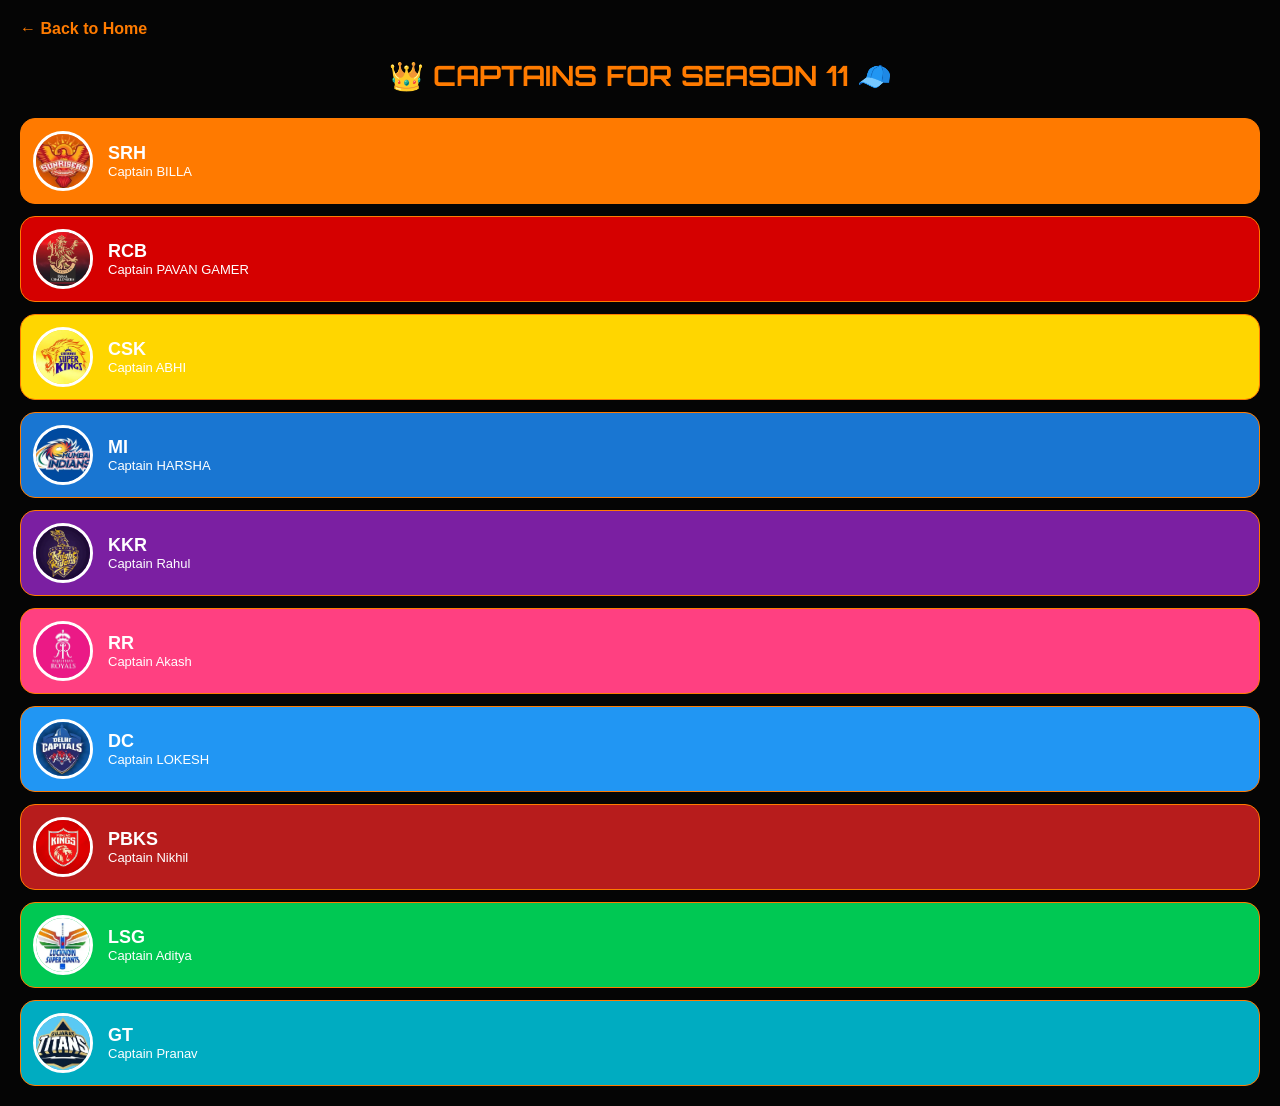
==== captains.html @ 095e13f4 "updtdggae" ====
<!DOCTYPE html>
<html lang="en">
<head>
<meta charset="UTF-8">
<meta name="viewport" content="width=device-width, initial-scale=1.0">

<title>Captains - FREEFIREXIPL</title>

<link href="https://fonts.googleapis.com/css2?family=Orbitron:wght@400;700;900&display=swap" rel="stylesheet">

<style>

*{
    margin:0;
    padding:0;
    box-sizing:border-box;
}

body{
    background:#050505;
    color:white;
    font-family:Arial,sans-serif;
    padding:20px;
}

.captains-heading{
    text-align:center;
    color:#ff7b00;
    font-family:'Orbitron',sans-serif;
    margin-bottom:25px;
    font-size:28px;
}

.captains-list{
    display:flex;
    flex-direction:column;
    gap:12px;
}

.captain-item{
    display:flex;
    align-items:center;
    gap:15px;
    background:#111;
    border:1px solid #ff7b00;
    border-radius:12px;
    padding:12px;
}

.captain-item img{
    width:60px;
    height:60px;
    border-radius:50%;
    object-fit:cover;
    border:2px solid #ff7b00;
}

.team-name{
    font-size:16px;
    font-weight:bold;
    color:white;
}

.back-btn{
    display:inline-block;
    margin-bottom:20px;
    color:#ff7b00;
    text-decoration:none;
    font-weight:bold;
    font-family: Arial !important;
    font-style: normal !important;
}
/* TEAM COLORS */

*{
    margin:0;
    padding:0;
    box-sizing:border-box;
}

body{
    background:#050505;
    color:white;
    font-family: Arial !important;
    -webkit-text-size-adjust:100%;
    font-style: normal !important;
    padding:20px;
}

.back-btn{
    display:inline-block;
    margin-bottom:20px;
    color:#ff7b00;
    text-decoration:none;
    font-weight:bold;
    font-family: Arial !important;
    font-style: normal !important;
}

.captains-heading{
    text-align:center;
    color:#ff7b00;
    font-family:'Orbitron',sans-serif;
    margin-bottom:25px;
    font-size:28px;
}

.captains-list{
    display:flex;
    flex-direction:column;
    gap:12px;
}

.captain-item{
    display:flex;
    align-items:center;
    gap:15px;
    padding:12px;
    border-radius:15px;
}

.captain-item img{
    width:60px;
    height:60px;
    border-radius:50%;
    object-fit:cover;
    border:3px solid white;
}

.team-name{
    font-size:18px;
    font-weight:bold;
    font-family: Arial !important;
    font-style: normal !important;
}

.captain-name{
    font-size:13px;
    color:white;
    font-family: Arial !important;
    font-style: normal !important;
}
/* TEAM COLORS */

.srh{
    background:#ff7a00;
    
}

.rcb{
    background:#d50000;
}

.csk{
    background:#ffd600;
    color:black;
}

.mi{
    background:#1976d2;
}

.kkr{
    background:#7b1fa2;
}

.rr{
    background:#ff4081;
}

.dc{
    background:#2196f3;
}

.pbks{
    background:#b71c1c;
}

.lsg{
    background:#00c853;
}

.gt{
    background:#00acc1;
    
}

</style>
</head>

<body>

<a href="index.html" class="back-btn">← Back to Home</a>

<h2 class="captains-heading">👑 CAPTAINS FOR SEASON 11 🧢</h2>

<div class="captains-list">

    <div class="captain-item srh">
    <img src="images/srh.webp">
    <div>
        <div class="team-name">SRH</div>
        <div class="captain-name">Captain BILLA</div>
    </div>
</div>

<div class="captain-item rcb">
    <img src="images/rcb.webp">
    <div>
        <div class="team-name">RCB</div>
        <div class="captain-name">Captain PAVAN GAMER</div>
    </div>
</div>

<div class="captain-item csk">
    <img src="images/csk.webp">
    <div>
        <div class="team-name">CSK</div>
        <div class="captain-name">Captain ABHI</div>
    </div>
</div>

<div class="captain-item mi">
    <img src="images/mi.jpg">
    <div>
        <div class="team-name">MI</div>
        <div class="captain-name">Captain HARSHA</div>
    </div>
</div>

<div class="captain-item kkr">
    <img src="images/kkr.webp">
    <div>
        <div class="team-name">KKR</div>
        <div class="captain-name">Captain Rahul</div>
    </div>
</div>

<div class="captain-item rr">
    <img src="images/rrrr.jpeg">
    <div>
        <div class="team-name">RR</div>
        <div class="captain-name">Captain Akash</div>
    </div>
</div>

<div class="captain-item dc">
    <img src="images/dc.webp">
    <div>
        <div class="team-name">DC</div>
        <div class="captain-name">Captain LOKESH</div>
    </div>
</div>

<div class="captain-item pbks">
    <img src="images/pbks.webp">
    <div>
        <div class="team-name">PBKS</div>
        <div class="captain-name">Captain Nikhil</div>
    </div>
</div>

<div class="captain-item lsg">
    <img src="images/lsg.webp">
    <div>
        <div class="team-name">LSG</div>
        <div class="captain-name">Captain Aditya</div>
    </div>
</div>

<div class="captain-item gt">
    <img src="images/gt.webp">
    <div>
        <div class="team-name">GT</div>
        <div class="captain-name">Captain Pranav</div>
    </div>
</div>
</div>

</body>
</html>
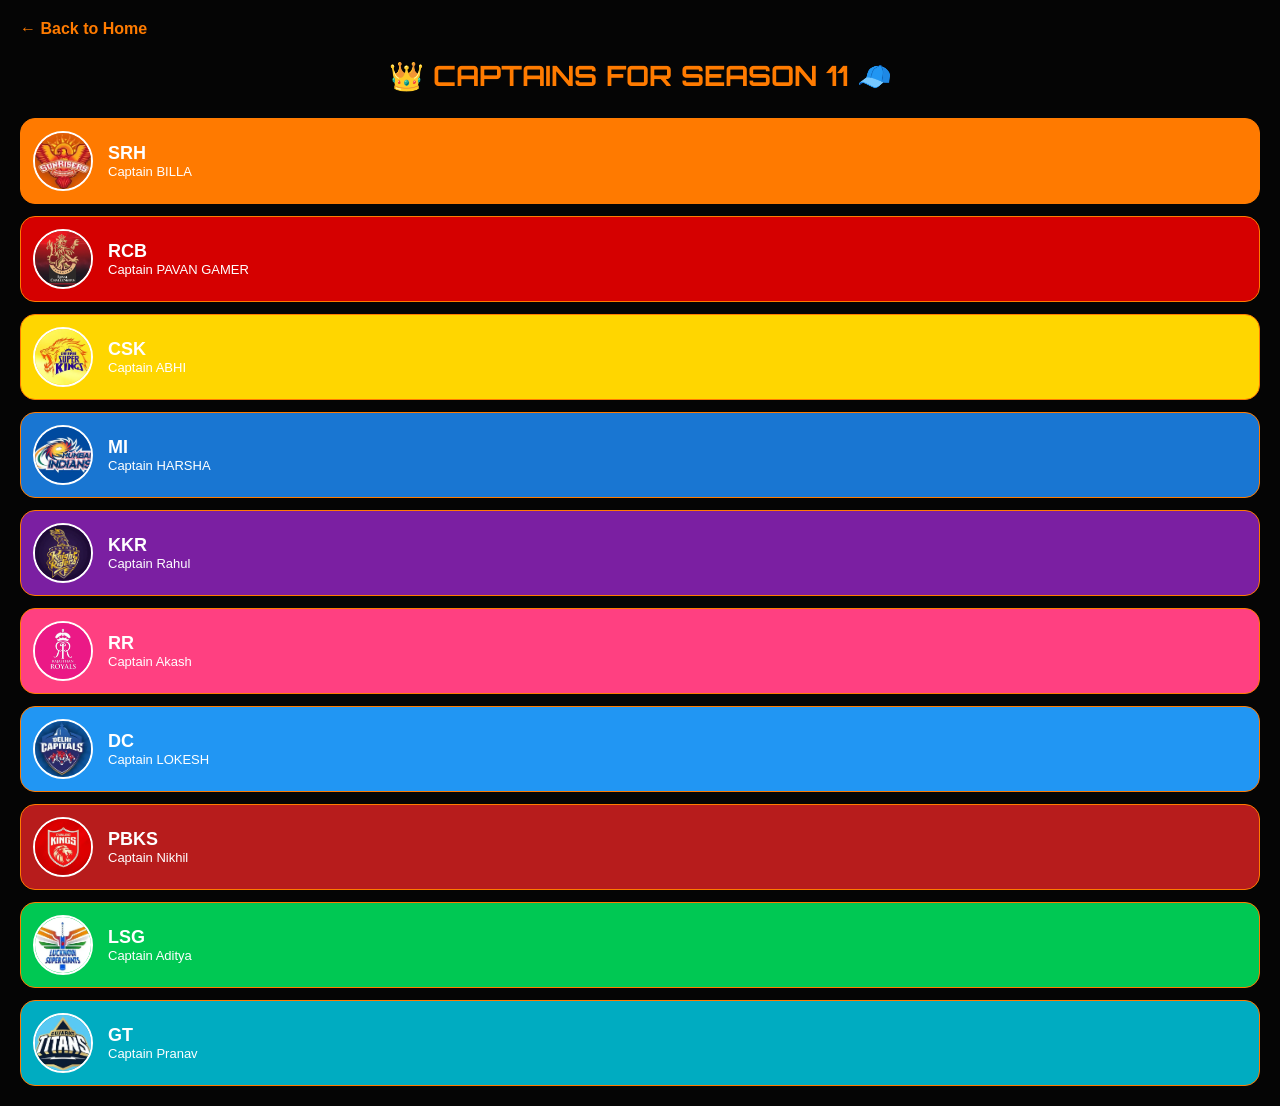
==== commit 9f77c118: "updtdggae" ====
--- a/captains.html
+++ b/captains.html
@@ -6,10 +6,8 @@
 
 <title>Captains - FREEFIREXIPL</title>
 
-<link href="https://fonts.googleapis.com/css2?family=Orbitron:wght@400;700;900&display=swap" rel="stylesheet">
-
+<link href="https://fonts.googleapis.com/css2?family=Orbitron:wght@400;700;900&family=Roboto:wght@400;500;700&display=swap" rel="stylesheet">
 <style>
-
 *{
     margin:0;
     padding:0;
@@ -19,71 +17,7 @@
 body{
     background:#050505;
     color:white;
-    font-family:Arial,sans-serif;
-    padding:20px;
-}
-
-.captains-heading{
-    text-align:center;
-    color:#ff7b00;
-    font-family:'Orbitron',sans-serif;
-    margin-bottom:25px;
-    font-size:28px;
-}
-
-.captains-list{
-    display:flex;
-    flex-direction:column;
-    gap:12px;
-}
-
-.captain-item{
-    display:flex;
-    align-items:center;
-    gap:15px;
-    background:#111;
-    border:1px solid #ff7b00;
-    border-radius:12px;
-    padding:12px;
-}
-
-.captain-item img{
-    width:60px;
-    height:60px;
-    border-radius:50%;
-    object-fit:cover;
-    border:2px solid #ff7b00;
-}
-
-.team-name{
-    font-size:16px;
-    font-weight:bold;
-    color:white;
-}
-
-.back-btn{
-    display:inline-block;
-    margin-bottom:20px;
-    color:#ff7b00;
-    text-decoration:none;
-    font-weight:bold;
-    font-family: Arial !important;
-    font-style: normal !important;
-}
-/* TEAM COLORS */
-
-*{
-    margin:0;
-    padding:0;
-    box-sizing:border-box;
-}
-
-body{
-    background:#050505;
-    color:white;
-    font-family: Arial !important;
-    -webkit-text-size-adjust:100%;
-    font-style: normal !important;
+    font-family: sans-serif;
     padding:20px;
 }
 
@@ -93,14 +27,13 @@
     color:#ff7b00;
     text-decoration:none;
     font-weight:bold;
-    font-family: Arial !important;
-    font-style: normal !important;
+    font-family: sans-serif;
 }
 
 .captains-heading{
     text-align:center;
     color:#ff7b00;
-    font-family:'Orbitron',sans-serif;
+    font-family:'Orbitron', sans-serif;
     margin-bottom:25px;
     font-size:28px;
 }
@@ -117,6 +50,7 @@
     gap:15px;
     padding:12px;
     border-radius:15px;
+    border:1px solid #ff7b00;
 }
 
 .captain-item img{
@@ -124,67 +58,32 @@
     height:60px;
     border-radius:50%;
     object-fit:cover;
-    border:3px solid white;
+    border:2px solid white;
 }
 
 .team-name{
     font-size:18px;
     font-weight:bold;
-    font-family: Arial !important;
-    font-style: normal !important;
+    font-family: sans-serif;
 }
 
 .captain-name{
     font-size:13px;
     color:white;
-    font-family: Arial !important;
-    font-style: normal !important;
-}
-/* TEAM COLORS */
-
-.srh{
-    background:#ff7a00;
-    
+    font-family: sans-serif;
 }
 
-.rcb{
-    background:#d50000;
-}
-
-.csk{
-    background:#ffd600;
-    color:black;
-}
-
-.mi{
-    background:#1976d2;
-}
-
-.kkr{
-    background:#7b1fa2;
-}
-
-.rr{
-    background:#ff4081;
-}
-
-.dc{
-    background:#2196f3;
-}
-
-.pbks{
-    background:#b71c1c;
-}
-
-.lsg{
-    background:#00c853;
-}
-
-.gt{
-    background:#00acc1;
-    
-}
-
+/* Team colors */
+.srh{ background:#ff7a00; }
+.rcb{ background:#d50000; }
+.csk{ background:#ffd600; }
+.mi{ background:#1976d2; }
+.kkr{ background:#7b1fa2; }
+.rr{ background:#ff4081; }
+.dc{ background:#2196f3; }
+.pbks{ background:#b71c1c; }
+.lsg{ background:#00c853; }
+.gt{ background:#00acc1; }
 </style>
 </head>
 
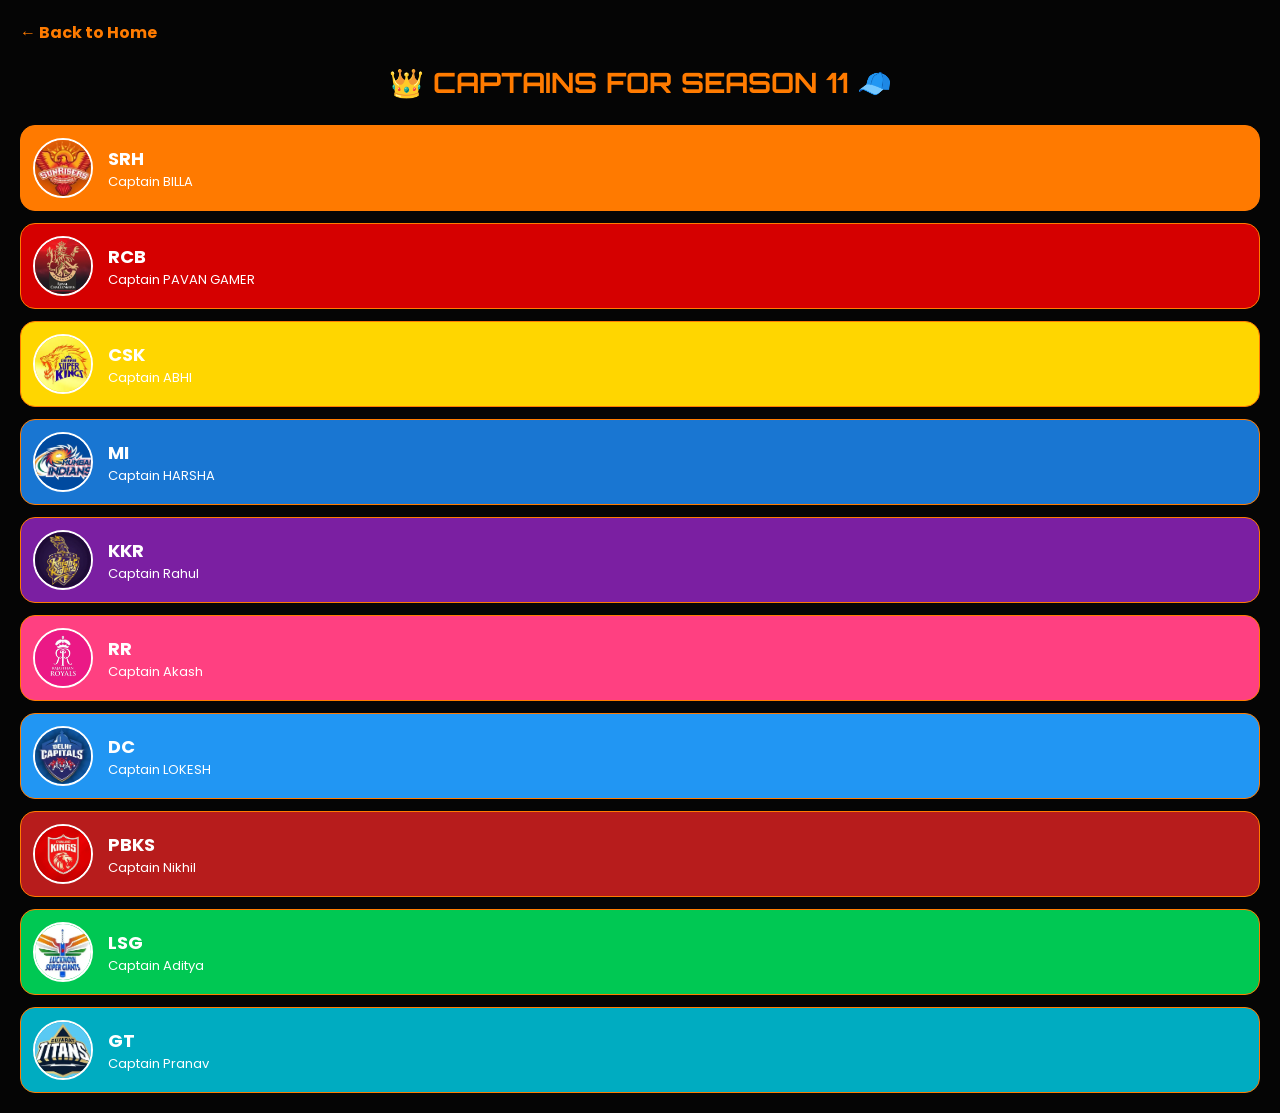
==== commit bf1d779e: "updtdggae" ====
--- a/captains.html
+++ b/captains.html
@@ -6,7 +6,10 @@
 
 <title>Captains - FREEFIREXIPL</title>
 
-<link href="https://fonts.googleapis.com/css2?family=Orbitron:wght@400;700;900&family=Roboto:wght@400;500;700&display=swap" rel="stylesheet">
+<link rel="preconnect" href="https://fonts.googleapis.com">
+<link rel="preconnect" href="https://fonts.gstatic.com" crossorigin>
+
+<link href="https://fonts.googleapis.com/css2?family=Orbitron:wght@400;700;900&family=Poppins:wght@400;500&display=swap" rel="stylesheet">
 <style>
 *{
     margin:0;
@@ -17,7 +20,7 @@
 body{
     background:#050505;
     color:white;
-    font-family: sans-serif;
+    font-family:'Poppins', sans-serif;
     padding:20px;
 }
 
@@ -27,7 +30,7 @@
     color:#ff7b00;
     text-decoration:none;
     font-weight:bold;
-    font-family: sans-serif;
+    font-family:'Poppins', sans-serif;
 }
 
 .captains-heading{
@@ -64,13 +67,13 @@
 .team-name{
     font-size:18px;
     font-weight:bold;
-    font-family: sans-serif;
+    font-family:'Poppins', sans-serif;
 }
 
 .captain-name{
     font-size:13px;
     color:white;
-    font-family: sans-serif;
+    font-family:'Poppins', sans-serif;
 }
 
 /* Team colors */
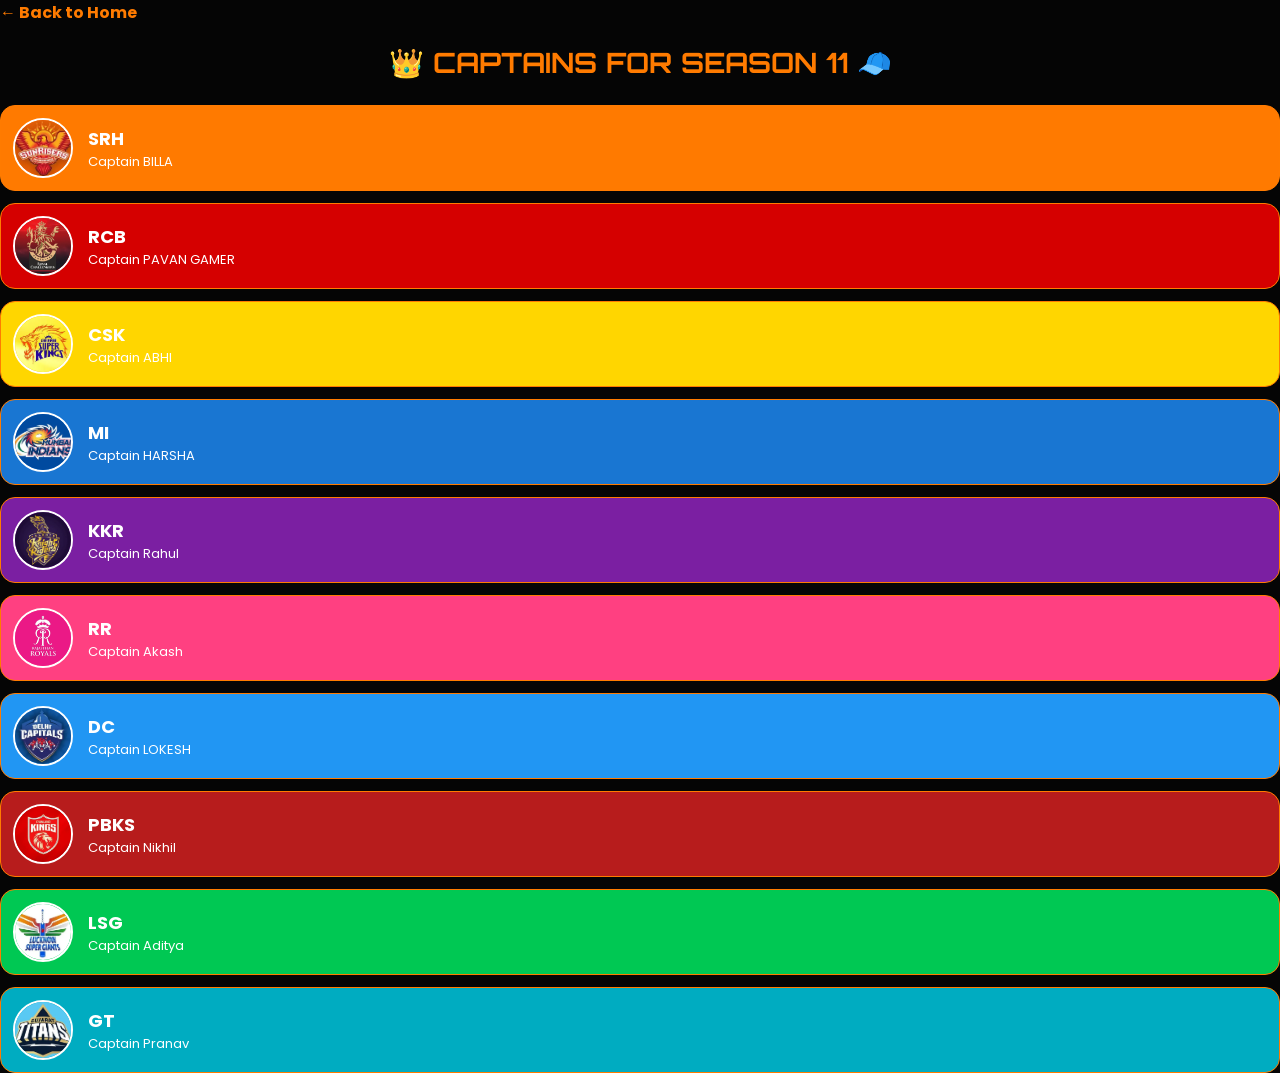
==== commit 2da63e00: "updtdggae" ====
--- a/captains.html
+++ b/captains.html
@@ -20,8 +20,8 @@
 body{
     background:#050505;
     color:white;
-    font-family:'Poppins', sans-serif;
-    padding:20px;
+    font-family:Arial,sans-serif;
+    padding:20;
 }
 
 .back-btn{
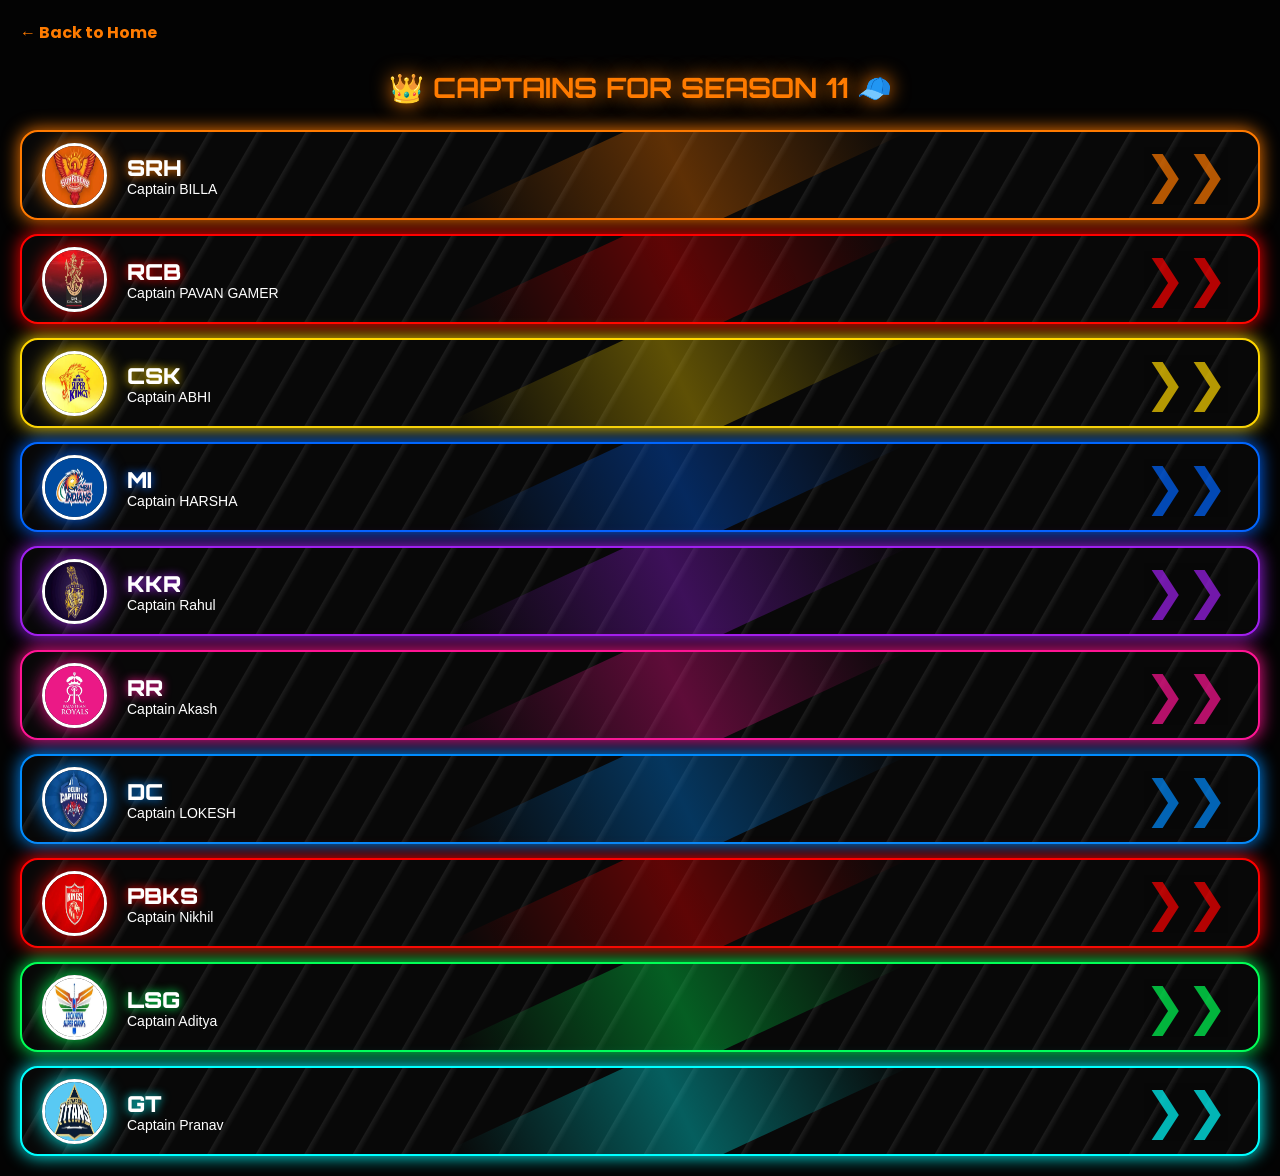
==== commit 1a8e7f14: "updtdggae" ====
--- a/captains.html
+++ b/captains.html
@@ -11,82 +11,411 @@
 
 <link href="https://fonts.googleapis.com/css2?family=Orbitron:wght@400;700;900&family=Poppins:wght@400;500&display=swap" rel="stylesheet">
 <style>
+
 *{
-    margin:0;
-    padding:0;
-    box-sizing:border-box;
-}
+margin:0;
+padding:0;
+box-sizing:border-box;
+}
+
 
 body{
-    background:#050505;
-    color:white;
-    font-family:Arial,sans-serif;
-    padding:20;
-}
+
+background:#030303;
+
+color:white;
+
+font-family:Arial,sans-serif;
+
+padding:20px;
+
+}
+
+
 
 .back-btn{
-    display:inline-block;
-    margin-bottom:20px;
-    color:#ff7b00;
-    text-decoration:none;
-    font-weight:bold;
-    font-family:'Poppins', sans-serif;
-}
+
+color:#ff7b00;
+
+text-decoration:none;
+
+font-weight:bold;
+
+font-family:'Poppins';
+
+}
+
+
 
 .captains-heading{
-    text-align:center;
-    color:#ff7b00;
-    font-family:'Orbitron', sans-serif;
-    margin-bottom:25px;
-    font-size:28px;
-}
+
+text-align:center;
+
+font-family:'Orbitron';
+
+font-size:28px;
+
+color:#ff7b00;
+
+margin:25px;
+
+text-shadow:0 0 20px #ff7b00;
+
+}
+
+
 
 .captains-list{
-    display:flex;
-    flex-direction:column;
-    gap:12px;
-}
+
+display:flex;
+
+flex-direction:column;
+
+gap:14px;
+
+}
+
+
 
 .captain-item{
-    display:flex;
-    align-items:center;
-    gap:15px;
-    padding:12px;
-    border-radius:15px;
-    border:1px solid #ff7b00;
-}
+
+
+height:90px;
+
+
+display:flex;
+
+align-items:center;
+
+
+gap:20px;
+
+
+padding:12px 20px;
+
+
+position:relative;
+
+
+overflow:hidden;
+
+
+border-radius:18px;
+
+
+background:#080808;
+
+
+border:2px solid var(--team);
+
+
+box-shadow:
+
+0 0 18px var(--team);
+
+
+
+}
+
+
+
+/* background diagonal lines */
+
+.captain-item::before{
+
+
+content:"";
+
+
+position:absolute;
+
+
+inset:0;
+
+
+background:
+
+repeating-linear-gradient(
+
+120deg,
+
+transparent 0px,
+
+transparent 35px,
+
+rgba(255,255,255,.08) 36px,
+
+transparent 42px
+
+);
+
+
+
+}
+
+
+
+
+
+/* bright moving streak */
+
+
+.captain-item::after{
+
+
+content:"";
+
+
+position:absolute;
+
+
+width:450px;
+
+
+height:120px;
+
+
+left:35%;
+
+
+top:-20px;
+
+
+background:
+
+linear-gradient(
+
+90deg,
+
+transparent,
+
+var(--team),
+
+transparent
+
+);
+
+
+
+transform:rotate(-25deg);
+
+
+opacity:.35;
+
+
+
+}
+
+
+/* arrows right */
+
+
+.captain-item span{
+
+
+position:absolute;
+
+
+right:30px;
+
+
+font-size:50px;
+
+
+color:var(--team);
+
+opacity:.7;
+
+
+}
+
+
+
 
 .captain-item img{
-    width:60px;
-    height:60px;
-    border-radius:50%;
-    object-fit:cover;
-    border:2px solid white;
-}
+
+
+width:65px;
+
+height:65px;
+
+
+border-radius:50%;
+
+
+border:3px solid white;
+
+
+z-index:3;
+
+
+box-shadow:
+
+0 0 20px var(--team);
+
+
+
+}
+
+
+
+.captain-item div{
+
+z-index:3;
+
+}
+
+
+
 
 .team-name{
-    font-size:18px;
-    font-weight:bold;
-    font-family:'Poppins', sans-serif;
-}
+
+
+font-size:22px;
+
+
+font-family:'Orbitron';
+
+
+font-weight:900;
+
+
+color:white;
+
+
+text-shadow:
+
+0 0 10px var(--team);
+
+
+
+}
+
+
 
 .captain-name{
-    font-size:13px;
-    color:white;
-    font-family:'Poppins', sans-serif;
-}
-
-/* Team colors */
-.srh{ background:#ff7a00; }
-.rcb{ background:#d50000; }
-.csk{ background:#ffd600; }
-.mi{ background:#1976d2; }
-.kkr{ background:#7b1fa2; }
-.rr{ background:#ff4081; }
-.dc{ background:#2196f3; }
-.pbks{ background:#b71c1c; }
-.lsg{ background:#00c853; }
-.gt{ background:#00acc1; }
+
+font-size:14px;
+
+color:white;
+
+}
+
+
+
+
+
+.srh{
+
+--team:#ff7a00;
+
+}
+
+
+.rcb{
+
+--team:#ff0000;
+
+}
+
+
+.csk{
+
+--team:#ffd600;
+
+}
+
+
+.mi{
+
+--team:#0066ff;
+
+}
+
+
+.kkr{
+
+--team:#a020f0;
+
+}
+
+
+.rr{
+
+--team:#ff1493;
+
+}
+
+
+.dc{
+
+--team:#008cff;
+
+}
+
+
+.pbks{
+
+--team:#ff0000;
+
+}
+
+
+.lsg{
+
+--team:#00ff55;
+
+}
+
+
+.gt{
+
+--team:#00ffff;
+
+}
+
+.captain-item{
+
+    transition:0.3s ease;
+
+}
+
+
+/* click glow effect */
+
+.captain-item:active{
+
+    transform:scale(0.98);
+
+    box-shadow:
+
+    0 0 35px var(--team),
+    0 0 70px var(--team);
+
+}
+
+
+/* image glow on click */
+
+.captain-item:active img{
+
+    box-shadow:
+
+    0 0 30px var(--team);
+
+}
+
+
+/* text glow on click */
+
+.captain-item:active .team-name{
+
+    text-shadow:
+
+    0 0 20px var(--team);
+
+}
+
 </style>
 </head>
 
@@ -104,6 +433,7 @@
         <div class="team-name">SRH</div>
         <div class="captain-name">Captain BILLA</div>
     </div>
+    <span>❯❯</span>
 </div>
 
 <div class="captain-item rcb">
@@ -112,6 +442,7 @@
         <div class="team-name">RCB</div>
         <div class="captain-name">Captain PAVAN GAMER</div>
     </div>
+    <span>❯❯</span>
 </div>
 
 <div class="captain-item csk">
@@ -120,6 +451,7 @@
         <div class="team-name">CSK</div>
         <div class="captain-name">Captain ABHI</div>
     </div>
+    <span>❯❯</span>
 </div>
 
 <div class="captain-item mi">
@@ -128,6 +460,7 @@
         <div class="team-name">MI</div>
         <div class="captain-name">Captain HARSHA</div>
     </div>
+    <span>❯❯</span>
 </div>
 
 <div class="captain-item kkr">
@@ -136,6 +469,7 @@
         <div class="team-name">KKR</div>
         <div class="captain-name">Captain Rahul</div>
     </div>
+    <span>❯❯</span>
 </div>
 
 <div class="captain-item rr">
@@ -144,6 +478,7 @@
         <div class="team-name">RR</div>
         <div class="captain-name">Captain Akash</div>
     </div>
+    <span>❯❯</span>
 </div>
 
 <div class="captain-item dc">
@@ -152,6 +487,7 @@
         <div class="team-name">DC</div>
         <div class="captain-name">Captain LOKESH</div>
     </div>
+    <span>❯❯</span>
 </div>
 
 <div class="captain-item pbks">
@@ -160,6 +496,7 @@
         <div class="team-name">PBKS</div>
         <div class="captain-name">Captain Nikhil</div>
     </div>
+    <span>❯❯</span>
 </div>
 
 <div class="captain-item lsg">
@@ -168,6 +505,7 @@
         <div class="team-name">LSG</div>
         <div class="captain-name">Captain Aditya</div>
     </div>
+    <span>❯❯</span>
 </div>
 
 <div class="captain-item gt">
@@ -176,6 +514,7 @@
         <div class="team-name">GT</div>
         <div class="captain-name">Captain Pranav</div>
     </div>
+    <span>❯❯</span>
 </div>
 </div>
 
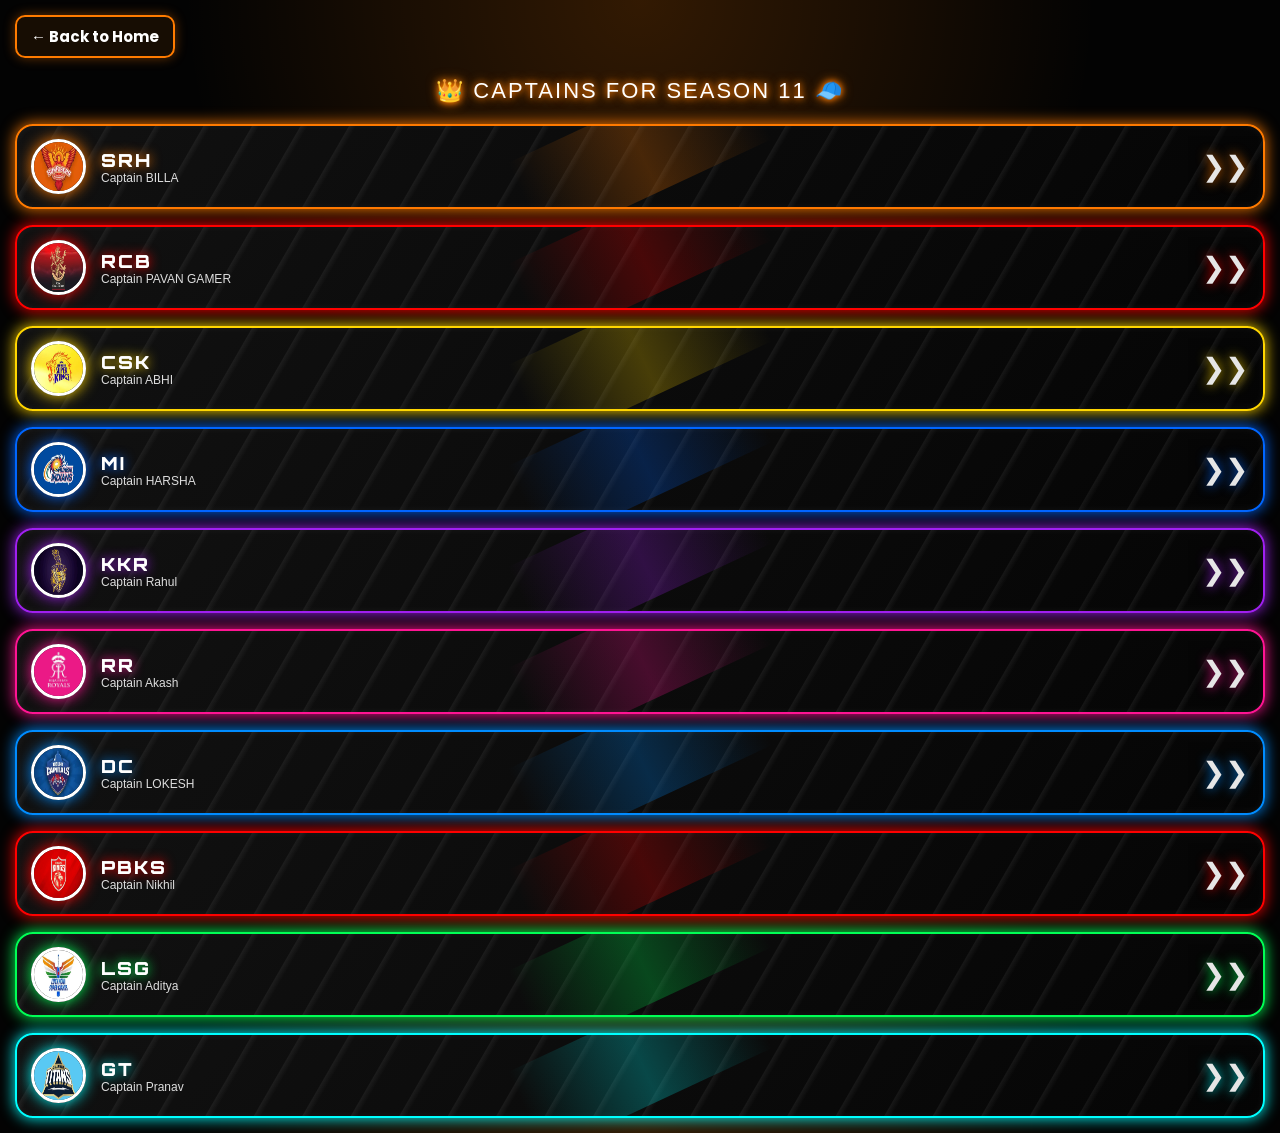
==== commit 416c886e: "update" ====
--- a/captains.html
+++ b/captains.html
@@ -13,408 +13,170 @@
 <style>
 
 *{
-margin:0;
-padding:0;
-box-sizing:border-box;
-}
-
+    margin:0;
+    padding:0;
+    box-sizing:border-box;
+}
 
 body{
-
-background:#030303;
-
-color:white;
-
-font-family:Arial,sans-serif;
-
-padding:20px;
-
-}
-
-
-
+    background:
+    radial-gradient(circle at top,#ff7b0030,transparent 35%),
+    radial-gradient(circle at bottom,#ff7b0030,transparent 35%),
+    #030303;
+    color:white;
+    font-family:Arial,sans-serif;
+    padding:15px;
+}
+
+/* Back Button */
 .back-btn{
-
-color:#ff7b00;
-
-text-decoration:none;
-
-font-weight:bold;
-
-font-family:'Poppins';
-
-}
-
-
-
+    display:inline-flex;
+    align-items:center;
+    gap:8px;
+    color:white;
+    text-decoration:none;
+    font-weight:700;
+    font-family:'Poppins';
+    font-size:15px;
+    padding:8px 14px;
+    border:2px solid #ff7b00;
+    border-radius:10px;
+    background:rgba(255,123,0,.08);
+    box-shadow:0 0 12px rgba(255,123,0,.4);
+}
+
+/* Heading */
 .captains-heading{
-
-text-align:center;
-
-font-family:'Orbitron';
-
-font-size:28px;
-
-color:#ff7b00;
-
-margin:25px;
-
-text-shadow:0 0 20px #ff7b00;
-
-}
-
-
-
+    text-align:center;
+    font-family:'Audiowide', sans-serif;
+    font-size:22px;
+    font-weight:400;
+    margin:20px 0;
+    color:white;
+    letter-spacing:2px;
+    text-transform:uppercase;
+    text-shadow:
+        0 0 6px #ff7b00,
+        0 0 12px #ff7b00;
+}
+
+/* List */
 .captains-list{
-
-display:flex;
-
-flex-direction:column;
-
-gap:14px;
-
-}
-
-
-
+    display:flex;
+    flex-direction:column;
+    gap:16px;
+}
+
+/* Cards */
 .captain-item{
-
-
-height:90px;
-
-
-display:flex;
-
-align-items:center;
-
-
-gap:20px;
-
-
-padding:12px 20px;
-
-
-position:relative;
-
-
-overflow:hidden;
-
-
-border-radius:18px;
-
-
-background:#080808;
-
-
-border:2px solid var(--team);
-
-
-box-shadow:
-
-0 0 18px var(--team);
-
-
-
-}
-
-
-
-/* background diagonal lines */
-
+    height:85px;
+    display:flex;
+    align-items:center;
+    gap:15px;
+    padding:10px 14px;
+    position:relative;
+    overflow:hidden;
+    border-radius:18px;
+    background:linear-gradient(135deg,#111,#050505);
+    border:2px solid var(--team);
+    box-shadow:
+        0 0 15px var(--team),
+        inset 0 0 8px rgba(255,255,255,.05);
+    transition:.3s ease;
+}
+
+/* Background stripes */
 .captain-item::before{
-
-
-content:"";
-
-
-position:absolute;
-
-
-inset:0;
-
-
-background:
-
-repeating-linear-gradient(
-
-120deg,
-
-transparent 0px,
-
-transparent 35px,
-
-rgba(255,255,255,.08) 36px,
-
-transparent 42px
-
-);
-
-
-
-}
-
-
-
-
-
-/* bright moving streak */
-
-
+    content:"";
+    position:absolute;
+    inset:0;
+    background:
+    repeating-linear-gradient(
+        120deg,
+        transparent 0px,
+        transparent 35px,
+        rgba(255,255,255,.06) 36px,
+        transparent 42px
+    );
+}
+
+/* Glow streak */
 .captain-item::after{
-
-
-content:"";
-
-
-position:absolute;
-
-
-width:450px;
-
-
-height:120px;
-
-
-left:35%;
-
-
-top:-20px;
-
-
-background:
-
-linear-gradient(
-
-90deg,
-
-transparent,
-
-var(--team),
-
-transparent
-
-);
-
-
-
-transform:rotate(-25deg);
-
-
-opacity:.35;
-
-
-
-}
-
-
-/* arrows right */
-
-
+    content:"";
+    position:absolute;
+    width:250px;
+    height:90px;
+    left:40%;
+    top:-20px;
+    background:
+    linear-gradient(
+        90deg,
+        transparent,
+        var(--team),
+        transparent
+    );
+    transform:rotate(-25deg);
+    opacity:.25;
+}
+
+/* Hover */
+.captain-item:hover{
+    transform:translateY(-3px);
+    box-shadow:
+        0 0 20px var(--team),
+        0 0 40px var(--team);
+}
+
+/* Team image */
+.captain-item img{
+    width:55px;
+    height:55px;
+    border-radius:50%;
+    border:3px solid white;
+    z-index:3;
+    box-shadow:0 0 15px var(--team);
+}
+
+/* Text */
+.captain-item div{
+    z-index:3;
+}
+
+.team-name{
+    font-size:18px;
+    font-family:'Orbitron';
+    font-weight:900;
+    letter-spacing:2px;
+    color:white;
+    text-shadow:0 0 12px var(--team);
+}
+
+.captain-name{
+    font-size:12px;
+    color:#ddd;
+}
+
+/* Arrow */
 .captain-item span{
-
-
-position:absolute;
-
-
-right:30px;
-
-
-font-size:50px;
-
-
-color:var(--team);
-
-opacity:.7;
-
-
-}
-
-
-
-
-.captain-item img{
-
-
-width:65px;
-
-height:65px;
-
-
-border-radius:50%;
-
-
-border:3px solid white;
-
-
-z-index:3;
-
-
-box-shadow:
-
-0 0 20px var(--team);
-
-
-
-}
-
-
-
-.captain-item div{
-
-z-index:3;
-
-}
-
-
-
-
-.team-name{
-
-
-font-size:22px;
-
-
-font-family:'Orbitron';
-
-
-font-weight:900;
-
-
-color:white;
-
-
-text-shadow:
-
-0 0 10px var(--team);
-
-
-
-}
-
-
-
-.captain-name{
-
-font-size:14px;
-
-color:white;
-
-}
-
-
-
-
-
-.srh{
-
---team:#ff7a00;
-
-}
-
-
-.rcb{
-
---team:#ff0000;
-
-}
-
-
-.csk{
-
---team:#ffd600;
-
-}
-
-
-.mi{
-
---team:#0066ff;
-
-}
-
-
-.kkr{
-
---team:#a020f0;
-
-}
-
-
-.rr{
-
---team:#ff1493;
-
-}
-
-
-.dc{
-
---team:#008cff;
-
-}
-
-
-.pbks{
-
---team:#ff0000;
-
-}
-
-
-.lsg{
-
---team:#00ff55;
-
-}
-
-
-.gt{
-
---team:#00ffff;
-
-}
-
-.captain-item{
-
-    transition:0.3s ease;
-
-}
-
-
-/* click glow effect */
-
-.captain-item:active{
-
-    transform:scale(0.98);
-
-    box-shadow:
-
-    0 0 35px var(--team),
-    0 0 70px var(--team);
-
-}
-
-
-/* image glow on click */
-
-.captain-item:active img{
-
-    box-shadow:
-
-    0 0 30px var(--team);
-
-}
-
-
-/* text glow on click */
-
-.captain-item:active .team-name{
-
-    text-shadow:
-
-    0 0 20px var(--team);
-
-}
+    position:absolute;
+    right:15px;
+    font-size:28px;
+    color:white;
+    opacity:.9;
+    text-shadow:0 0 12px var(--team);
+}
+
+/* Team Colors */
+.srh{ --team:#ff7a00; }
+.rcb{ --team:#ff0000; }
+.csk{ --team:#ffd600; }
+.mi{ --team:#0066ff; }
+.kkr{ --team:#a020f0; }
+.rr{ --team:#ff1493; }
+.dc{ --team:#008cff; }
+.pbks{ --team:#ff0000; }
+.lsg{ --team:#00ff55; }
+.gt{ --team:#00ffff; }
 
 </style>
 </head>
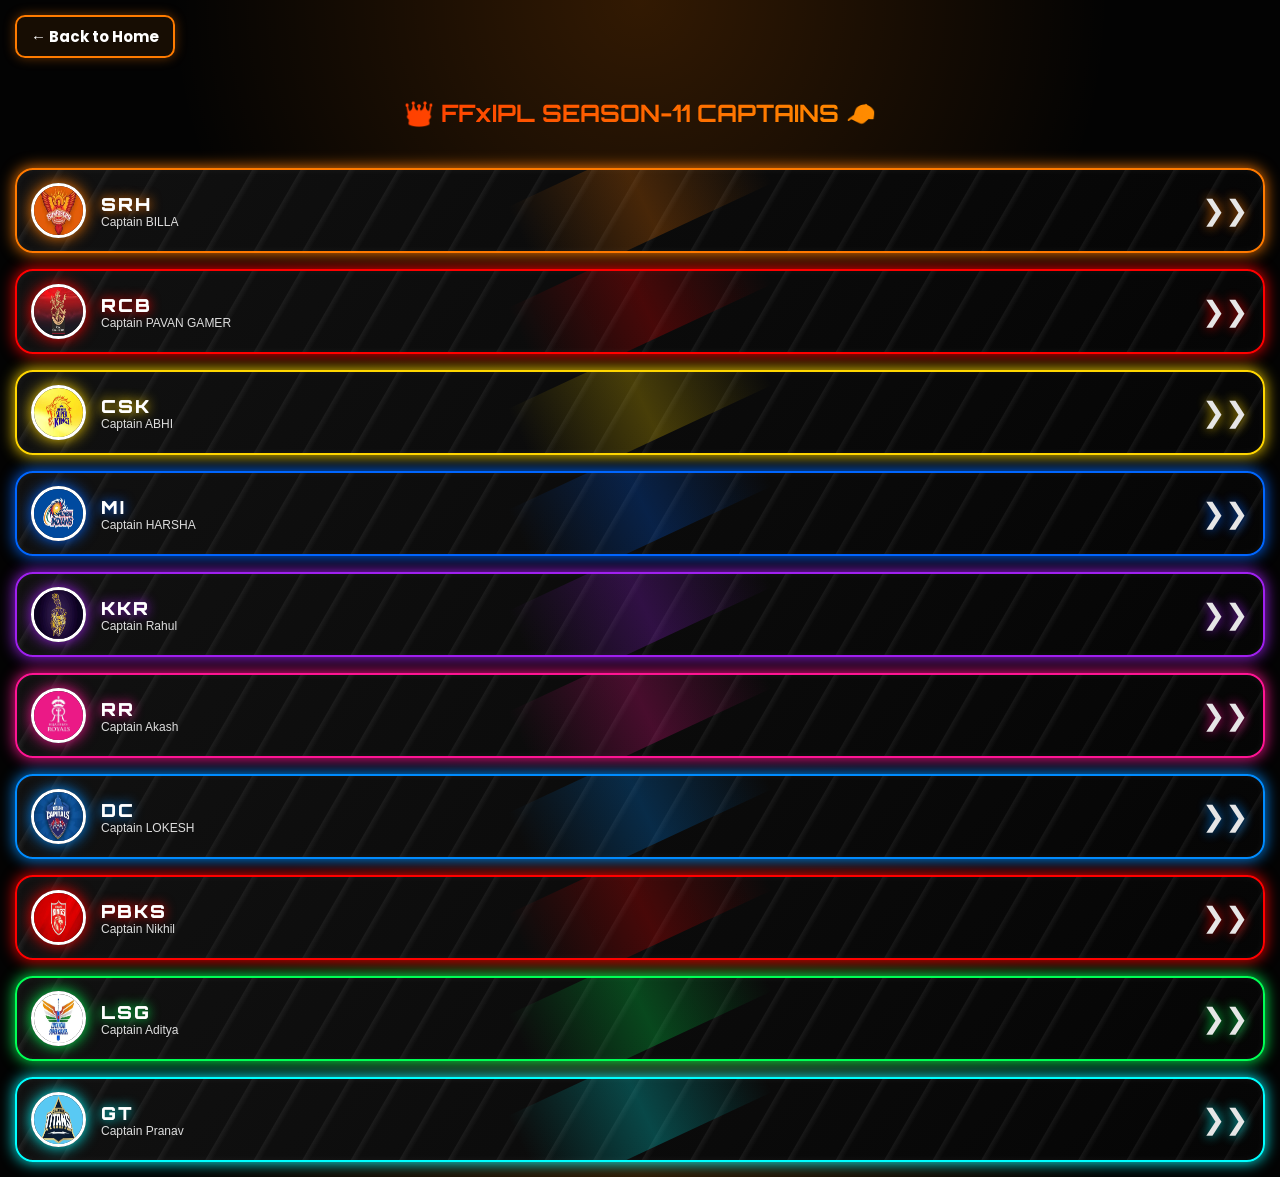
==== commit 66f43584: "update" ====
--- a/captains.html
+++ b/captains.html
@@ -1,6 +1,9 @@
 <!DOCTYPE html>
 <html lang="en">
 <head>
+
+<link href="https://fonts.googleapis.com/css2?family=Orbitron:wght@600&display=swap" rel="stylesheet">
+
 <meta charset="UTF-8">
 <meta name="viewport" content="width=device-width, initial-scale=1.0">
 
@@ -179,13 +182,27 @@
 .gt{ --team:#00ffff; }
 
 </style>
+
+
+
 </head>
 
 <body>
 
 <a href="index.html" class="back-btn">← Back to Home</a>
 
-<h2 class="captains-heading">👑 CAPTAINS FOR SEASON 11 🧢</h2>
+<h2 style="
+    display:block; padding-top:40px; padding-bottom:40px; text-align:center;
+    font-family: 'Orbitron', sans-serif;
+    text-align:center;
+    font-size:24px;
+    background: linear-gradient(90deg, #ff0000, #ffcc00);
+    -webkit-background-clip: text;
+    -webkit-text-fill-color: transparent;
+">
+👑 FFxIPL SEASON-11 CAPTAINS 🧢
+</h2>
+
 
 <div class="captains-list">
 
